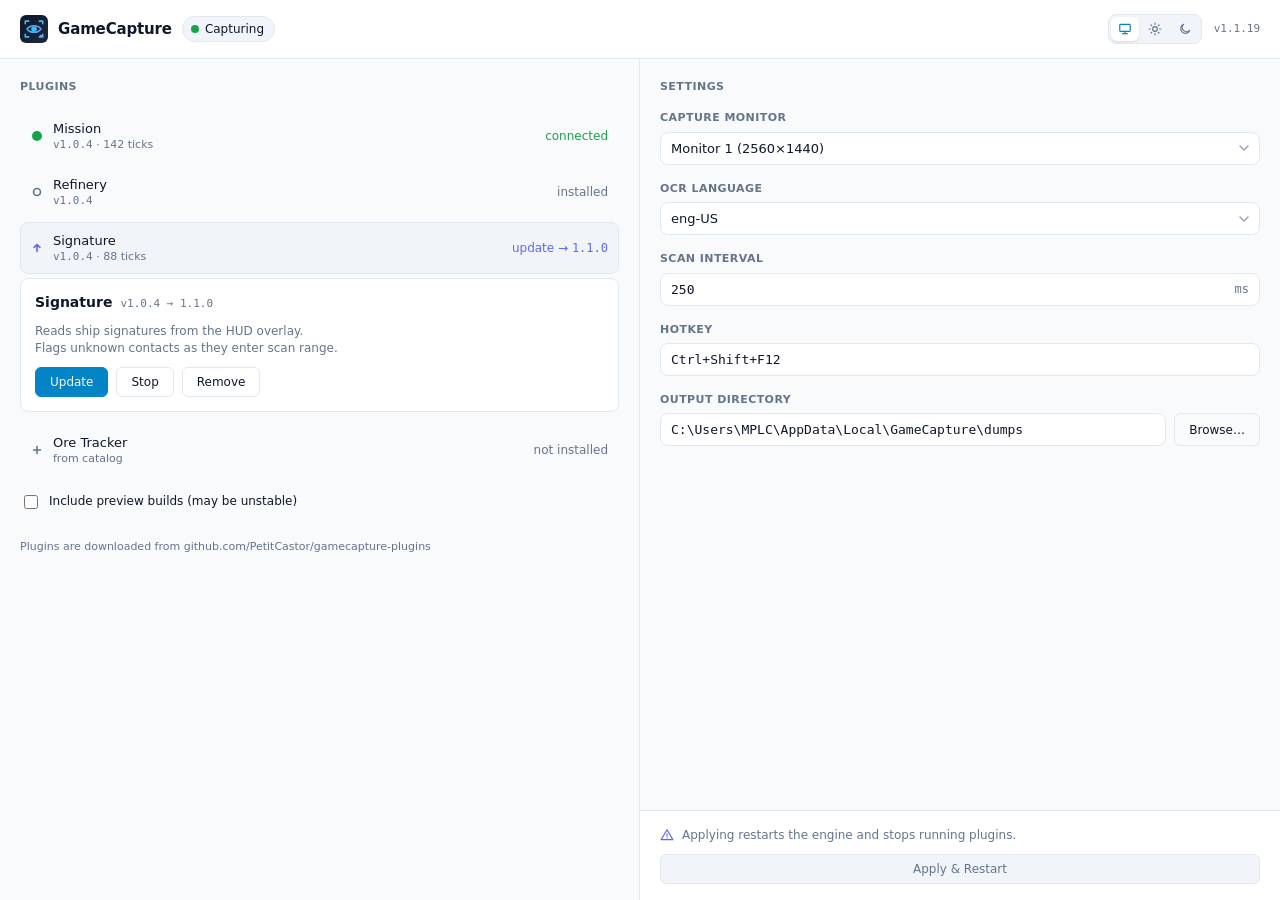
==== src/GameCapture.Engine/ui/index.html @ 58b5dc70 "feat(engine): add main-window design mock Static HTML mock of the main window that replaces the tray" ====
<!doctype html>
<html lang="en">
<head>
<meta charset="UTF-8">
<meta name="viewport" content="width=device-width, initial-scale=1">
<title>GameCapture</title>
<style>
  /* ---------- Tokens ---------- */
  :root {
    --bg: #f8fafc;
    --surface: #ffffff;
    --surface-2: #f1f5f9;
    --border: #e2e8f0;
    --text: #0f172a;
    --text-dim: #64748b;
    --accent: #0284c7;
    --accent-2: #6366f1;
    --danger: #dc2626;
    --ok: #16a34a;
  }

  @media (prefers-color-scheme: dark) {
    :root:not([data-theme="light"]) {
      --bg: #0f172a;
      --surface: #1e293b;
      --surface-2: #273449;
      --border: #334155;
      --text: #e2e8f0;
      --text-dim: #94a3b8;
      --accent: #38bdf8;
      --accent-2: #818cf8;
      --danger: #f87171;
      --ok: #4ade80;
    }
  }

  :root[data-theme="dark"] {
    --bg: #0f172a;
    --surface: #1e293b;
    --surface-2: #273449;
    --border: #334155;
    --text: #e2e8f0;
    --text-dim: #94a3b8;
    --accent: #38bdf8;
    --accent-2: #818cf8;
    --danger: #f87171;
    --ok: #4ade80;
  }

  /* ---------- Reset ---------- */
  * { box-sizing: border-box; }
  html, body { height: 100%; margin: 0; }
  body {
    background: var(--bg);
    color: var(--text);
    font-family: "Segoe UI Variable Text", "Segoe UI", system-ui, sans-serif;
    font-size: 13px;
    line-height: 1.4;
    overflow: hidden;
    -webkit-font-smoothing: antialiased;
  }
  .mono {
    font-family: ui-monospace, "Cascadia Mono", monospace;
  }
  button, input, select {
    font-family: inherit;
    font-size: inherit;
    color: inherit;
  }
  :focus-visible {
    outline: 2px solid var(--accent);
    outline-offset: 2px;
  }
  svg { display: block; }
  [hidden] { display: none !important; }

  /* ---------- App shell ---------- */
  .app {
    height: 100vh;
    display: grid;
    grid-template-rows: auto 1fr;
    min-width: 0;
  }

  /* ---------- Header ---------- */
  .header {
    padding: 14px 20px;
    background: var(--surface);
    border-bottom: 1px solid var(--border);
  }
  .header-top {
    display: flex;
    align-items: center;
    justify-content: space-between;
    gap: 20px;
    flex-wrap: wrap;
  }
  .brand {
    display: flex;
    align-items: center;
    gap: 10px;
  }
  .brand-name {
    font-size: 15px;
    font-weight: 600;
    letter-spacing: -.01em;
  }
  .status-pill {
    display: inline-flex;
    align-items: center;
    gap: 6px;
    padding: 4px 10px 4px 8px;
    border-radius: 999px;
    background: var(--surface-2);
    border: 1px solid var(--border);
    font-size: 12px;
    color: var(--text);
    white-space: nowrap;
  }
  .status-dot {
    width: 8px;
    height: 8px;
    border-radius: 50%;
    background: var(--ok);
    flex-shrink: 0;
    animation: pulse-glow 2s ease-in-out infinite;
  }
  @keyframes pulse-glow {
    0%, 100% { box-shadow: 0 0 0 0 color-mix(in srgb, var(--ok) 45%, transparent); }
    50%      { box-shadow: 0 0 0 6px color-mix(in srgb, var(--ok) 0%, transparent); }
  }
  @media (prefers-reduced-motion: reduce) {
    .status-dot { animation: none; }
  }

  .header-right {
    display: flex;
    align-items: center;
    gap: 12px;
  }
  .app-version {
    font-size: 11px;
    color: var(--text-dim);
    font-family: ui-monospace, "Cascadia Mono", monospace;
  }
  .theme-toggle {
    display: inline-flex;
    padding: 2px;
    border-radius: 8px;
    background: var(--surface-2);
    border: 1px solid var(--border);
    gap: 2px;
  }
  .theme-toggle button {
    display: flex;
    align-items: center;
    justify-content: center;
    width: 28px;
    height: 24px;
    border: none;
    border-radius: 6px;
    background: transparent;
    color: var(--text-dim);
    cursor: pointer;
  }
  .theme-toggle button:hover {
    color: var(--text);
  }
  .theme-toggle button[aria-pressed="true"] {
    background: var(--surface);
    color: var(--accent);
    box-shadow: 0 1px 2px rgba(0, 0, 0, .12);
  }

  /* ---------- Body / columns ---------- */
  .body {
    display: grid;
    grid-template-columns: 1fr 1fr;
    min-height: 0;
    overflow: hidden;
  }
  .col {
    min-height: 0;
    overflow-y: auto;
    display: flex;
    flex-direction: column;
  }
  .col-plugins {
    border-right: 1px solid var(--border);
    padding: 20px;
    gap: 16px;
  }
  .col-settings {
    padding: 0;
  }
  .settings-scroll {
    flex: 1 1 auto;
    overflow-y: auto;
    padding: 20px;
    display: flex;
    flex-direction: column;
    gap: 16px;
    min-height: 0;
  }
  .settings-footer {
    flex: 0 0 auto;
    padding: 16px 20px;
    border-top: 1px solid var(--border);
    background: var(--surface);
    display: flex;
    flex-direction: column;
    gap: 10px;
  }

  @media (max-width: 820px) {
    .body {
      grid-template-columns: 1fr;
      overflow-y: auto;
    }
    .col { overflow-y: visible; }
    .col-plugins {
      border-right: none;
      border-bottom: 1px solid var(--border);
    }
    .col-settings { overflow: visible; }
    .settings-scroll { overflow-y: visible; }
  }

  .section-label {
    font-size: 11px;
    text-transform: uppercase;
    letter-spacing: .04em;
    color: var(--text-dim);
    font-weight: 600;
  }

  /* ---------- Plugin list ---------- */
  .plugin-list {
    list-style: none;
    margin: 0;
    padding: 0;
    display: flex;
    flex-direction: column;
    gap: 4px;
  }
  .plugin-row {
    width: 100%;
    display: flex;
    align-items: center;
    gap: 10px;
    padding: 10px;
    border-radius: 8px;
    border: 1px solid transparent;
    background: transparent;
    cursor: pointer;
    text-align: left;
  }
  .plugin-row:hover {
    background: var(--surface-2);
  }
  .plugin-row[aria-expanded="true"] {
    background: var(--surface-2);
    border-color: var(--border);
  }
  .plugin-row .glyph {
    flex: 0 0 auto;
    width: 12px;
    height: 12px;
    display: flex;
    align-items: center;
    justify-content: center;
  }
  .plugin-row .row-main {
    flex: 1 1 auto;
    min-width: 0;
    display: flex;
    flex-direction: column;
    gap: 2px;
  }
  .plugin-row .row-name {
    font-size: 13px;
    color: var(--text);
  }
  .plugin-row .row-sub {
    font-size: 11px;
    color: var(--text-dim);
  }
  .plugin-row .row-sub .mono { color: var(--text-dim); }
  .plugin-row .row-state {
    flex: 0 0 auto;
    font-size: 12px;
    text-align: right;
    white-space: nowrap;
  }
  .state-connected { color: var(--ok); }
  .state-update { color: var(--accent-2); }
  .state-dim { color: var(--text-dim); }

  .plugin-detail {
    margin: 4px 0 8px;
    padding: 14px;
    border-radius: 8px;
    background: var(--surface);
    border: 1px solid var(--border);
    display: flex;
    flex-direction: column;
    gap: 10px;
  }
  .plugin-detail h3 {
    margin: 0;
    font-size: 14px;
    font-weight: 600;
  }
  .plugin-detail .detail-version {
    font-size: 11px;
    color: var(--text-dim);
    font-family: ui-monospace, "Cascadia Mono", monospace;
    margin-left: 8px;
    font-weight: 400;
  }
  .plugin-detail p {
    margin: 0;
    font-size: 12px;
    color: var(--text-dim);
    max-width: 60ch;
  }
  .action-row {
    display: flex;
    gap: 8px;
    flex-wrap: wrap;
  }

  /* ---------- Buttons ---------- */
  .btn {
    appearance: none;
    border-radius: 6px;
    padding: 7px 14px;
    font-size: 12px;
    font-weight: 500;
    cursor: pointer;
    border: 1px solid var(--border);
    background: transparent;
    color: var(--text);
  }
  .btn:hover { background: var(--surface-2); }
  .btn-primary {
    background: var(--accent);
    border-color: var(--accent);
    color: var(--bg);
  }
  .btn-primary:hover {
    filter: brightness(1.06);
  }
  .btn-primary:disabled {
    background: var(--surface-2);
    border-color: var(--border);
    color: var(--text-dim);
    cursor: not-allowed;
    filter: none;
  }
  .btn-block { width: 100%; }

  .checkbox-row {
    display: flex;
    align-items: center;
    gap: 8px;
    font-size: 12px;
    color: var(--text);
  }
  .checkbox-row input { accent-color: var(--accent); width: 14px; height: 14px; }

  .catalog-note {
    font-size: 11px;
    color: var(--text-dim);
  }

  /* ---------- Settings fields ---------- */
  .field {
    display: flex;
    flex-direction: column;
    gap: 6px;
  }
  .field label {
    font-size: 11px;
    text-transform: uppercase;
    letter-spacing: .04em;
    color: var(--text-dim);
    font-weight: 600;
  }
  .control {
    width: 100%;
    border-radius: 8px;
    border: 1px solid var(--border);
    background: var(--surface);
    color: var(--text);
    padding: 8px 10px;
    font-size: 13px;
  }
  select.control {
    appearance: none;
    background-image: url("data:image/svg+xml,%3Csvg xmlns='http://www.w3.org/2000/svg' width='10' height='6' viewBox='0 0 10 6'%3E%3Cpath d='M1 1l4 4 4-4' stroke='%2394a3b8' stroke-width='1.5' fill='none' stroke-linecap='round' stroke-linejoin='round'/%3E%3C/svg%3E");
    background-repeat: no-repeat;
    background-position: right 10px center;
    padding-right: 28px;
  }
  .suffix-group {
    display: flex;
    align-items: center;
    border-radius: 8px;
    border: 1px solid var(--border);
    background: var(--surface);
  }
  .suffix-group input {
    border: none;
    background: transparent;
    padding: 8px 10px;
    flex: 1 1 auto;
    min-width: 0;
    font-family: ui-monospace, "Cascadia Mono", monospace;
  }
  .suffix-group .suffix {
    padding: 0 10px 0 0;
    color: var(--text-dim);
    font-size: 12px;
    font-family: ui-monospace, "Cascadia Mono", monospace;
  }
  .field-row {
    display: flex;
    gap: 8px;
  }
  .field-row .control { flex: 1 1 auto; min-width: 0; }
  input.control.mono-value {
    font-family: ui-monospace, "Cascadia Mono", monospace;
  }

  .warning-row {
    display: flex;
    align-items: flex-start;
    gap: 8px;
    font-size: 12px;
    color: var(--text-dim);
  }
  .warning-row svg { flex: 0 0 auto; margin-top: 1px; color: var(--accent-2); }
</style>
</head>
<body>
<div class="app">

  <header class="header">
    <div class="header-top">
      <div class="brand">
        <svg class="brand-mark" viewBox="0 0 256 256" width="28" height="28" aria-hidden="true">
          <defs>
            <linearGradient id="logoBgGrad" x1="0%" y1="0%" x2="100%" y2="100%">
              <stop offset="0%" stop-color="#0f172a"/>
              <stop offset="100%" stop-color="#1e293b"/>
            </linearGradient>
            <linearGradient id="logoAccentGrad" x1="0%" y1="0%" x2="100%" y2="0%">
              <stop offset="0%" stop-color="#38bdf8"/>
              <stop offset="100%" stop-color="#818cf8"/>
            </linearGradient>
          </defs>
          <rect width="256" height="256" rx="56" fill="url(#logoBgGrad)"/>
          <g stroke="#38bdf8" stroke-width="14" stroke-linecap="round" stroke-linejoin="round" fill="none">
            <path d="M 48,80 V 56 H 80"/>
            <path d="M 176,56 H 208 V 80"/>
            <path d="M 48,176 V 200 H 80"/>
            <path d="M 176,200 H 208 V 176"/>
          </g>
          <path d="M 64,128 C 90,88 166,88 192,128 C 166,168 90,168 64,128 Z"
                fill="none" stroke="url(#logoAccentGrad)" stroke-width="14" stroke-linejoin="round"/>
          <circle cx="128" cy="128" r="26" fill="#38bdf8"/>
          <circle cx="192" cy="192" r="12" fill="#818cf8"/>
        </svg>
        <span class="brand-name">GameCapture</span>
        <span class="status-pill">
          <span class="status-dot" aria-hidden="true"></span>
          Capturing
        </span>
      </div>

      <div class="header-right">
        <div class="theme-toggle" role="group" aria-label="Theme">
          <button type="button" data-theme-choice="system" aria-pressed="true" title="Use system theme" aria-label="System theme">
            <svg viewBox="0 0 24 24" width="14" height="14" fill="none" stroke="currentColor" stroke-width="2" stroke-linecap="round" stroke-linejoin="round" aria-hidden="true">
              <rect x="3" y="4" width="18" height="12" rx="1.5"/>
              <path d="M8 20h8M12 16v4"/>
            </svg>
          </button>
          <button type="button" data-theme-choice="light" aria-pressed="false" title="Light theme" aria-label="Light theme">
            <svg viewBox="0 0 24 24" width="14" height="14" fill="none" stroke="currentColor" stroke-width="2" stroke-linecap="round" stroke-linejoin="round" aria-hidden="true">
              <circle cx="12" cy="12" r="4"/>
              <path d="M12 2v2M12 20v2M4.93 4.93l1.41 1.41M17.66 17.66l1.41 1.41M2 12h2M20 12h2M4.93 19.07l1.41-1.41M17.66 6.34l1.41-1.41"/>
            </svg>
          </button>
          <button type="button" data-theme-choice="dark" aria-pressed="false" title="Dark theme" aria-label="Dark theme">
            <svg viewBox="0 0 24 24" width="14" height="14" fill="none" stroke="currentColor" stroke-width="2" stroke-linecap="round" stroke-linejoin="round" aria-hidden="true">
              <path d="M20 14.5A8 8 0 1 1 9.5 4a6.5 6.5 0 0 0 10.5 10.5Z"/>
            </svg>
          </button>
        </div>
        <span class="app-version">v1.1.19</span>
      </div>
    </div>
  </header>

  <main class="body">

    <section class="col col-plugins" aria-label="Plugins">
      <div class="section-label">Plugins</div>

      <ul class="plugin-list" id="plugin-list">

        <li>
          <button type="button" class="plugin-row" data-plugin="mission" aria-expanded="false">
            <span class="glyph" aria-hidden="true">
              <svg viewBox="0 0 10 10" width="10" height="10"><circle cx="5" cy="5" r="5" style="fill:var(--ok)"/></svg>
            </span>
            <span class="row-main">
              <span class="row-name">Mission</span>
              <span class="row-sub"><span class="mono">v1.0.4</span> · 142 ticks</span>
            </span>
            <span class="row-state state-connected">connected</span>
          </button>
        </li>

        <li>
          <button type="button" class="plugin-row" data-plugin="refinery" aria-expanded="false">
            <span class="glyph" aria-hidden="true">
              <svg viewBox="0 0 10 10" width="10" height="10"><circle cx="5" cy="5" r="3.5" fill="none" style="stroke:var(--text-dim)" stroke-width="1.6"/></svg>
            </span>
            <span class="row-main">
              <span class="row-name">Refinery</span>
              <span class="row-sub"><span class="mono">v1.0.4</span></span>
            </span>
            <span class="row-state state-dim">installed</span>
          </button>
        </li>

        <li>
          <button type="button" class="plugin-row" data-plugin="signature" aria-expanded="true">
            <span class="glyph" aria-hidden="true">
              <svg viewBox="0 0 10 10" width="10" height="10" fill="none" style="stroke:var(--accent-2)" stroke-width="1.6" stroke-linecap="round" stroke-linejoin="round">
                <path d="M5 8.5V1.5M2 4.3 5 1.5l3 2.8"/>
              </svg>
            </span>
            <span class="row-main">
              <span class="row-name">Signature</span>
              <span class="row-sub"><span class="mono">v1.0.4</span> · 88 ticks</span>
            </span>
            <span class="row-state state-update">update → <span class="mono">1.1.0</span></span>
          </button>
          <div class="plugin-detail" id="detail-signature" hidden>
            <h3>Signature<span class="detail-version">v1.0.4 → 1.1.0</span></h3>
            <p>Reads ship signatures from the HUD overlay.<br>Flags unknown contacts as they enter scan range.</p>
            <div class="action-row">
              <button type="button" class="btn btn-primary">Update</button>
              <button type="button" class="btn">Stop</button>
              <button type="button" class="btn">Remove</button>
            </div>
          </div>
        </li>

        <li>
          <button type="button" class="plugin-row" data-plugin="ore-tracker" aria-expanded="false">
            <span class="glyph" aria-hidden="true">
              <svg viewBox="0 0 10 10" width="10" height="10" style="stroke:var(--text-dim)" stroke-width="1.6" stroke-linecap="round"><path d="M5 1.5v7M1.5 5h7"/></svg>
            </span>
            <span class="row-main">
              <span class="row-name">Ore Tracker</span>
              <span class="row-sub">from catalog</span>
            </span>
            <span class="row-state state-dim">not installed</span>
          </button>
          <div class="plugin-detail" id="detail-ore-tracker" hidden>
            <h3>Ore Tracker</h3>
            <p>Logs ore composition and cargo volume from scan data.<br>Not yet installed on this machine.</p>
            <div class="action-row">
              <button type="button" class="btn btn-primary">Install</button>
            </div>
          </div>
        </li>

      </ul>

      <!-- hidden detail templates for rows without an inline card above -->
      <div id="detail-mission" hidden>
        <h3>Mission<span class="detail-version">v1.0.4</span></h3>
        <p>Tracks mission objectives and reward payouts in real time.</p>
        <div class="action-row">
          <button type="button" class="btn">Stop</button>
          <button type="button" class="btn">Remove</button>
        </div>
      </div>
      <div id="detail-refinery" hidden>
        <h3>Refinery<span class="detail-version">v1.0.4</span></h3>
        <p>Calculates refining yields from ore and material scans.</p>
        <div class="action-row">
          <button type="button" class="btn btn-primary">Start</button>
          <button type="button" class="btn">Remove</button>
        </div>
      </div>

      <label class="checkbox-row">
        <input type="checkbox" id="preview-builds">
        Include preview builds (may be unstable)
      </label>
      <p class="catalog-note">Plugins are downloaded from github.com/PetitCastor/gamecapture-plugins</p>
    </section>

    <section class="col col-settings" aria-label="Settings">
      <div class="settings-scroll">
        <div class="section-label">Settings</div>

        <div class="field">
          <label for="set-monitor">Capture monitor</label>
          <select class="control" id="set-monitor">
            <option>Monitor 1 (2560×1440)</option>
            <option>Monitor 2 (1920×1080)</option>
          </select>
        </div>

        <div class="field">
          <label for="set-ocr">OCR language</label>
          <select class="control" id="set-ocr">
            <option>eng-US</option>
            <option>fra-FR</option>
            <option>(auto — first installed)</option>
          </select>
        </div>

        <div class="field">
          <label for="set-interval">Scan interval</label>
          <div class="suffix-group">
            <input class="control" id="set-interval" type="number" value="250" min="1" style="border:none;">
            <span class="suffix">ms</span>
          </div>
        </div>

        <div class="field">
          <label for="set-hotkey">Hotkey</label>
          <input class="control mono-value" id="set-hotkey" type="text" value="Ctrl+Shift+F12">
        </div>

        <div class="field">
          <label for="set-outdir">Output directory</label>
          <div class="field-row">
            <input class="control mono-value" id="set-outdir" type="text" value="C:\Users\MPLC\AppData\Local\GameCapture\dumps">
            <button type="button" class="btn">Browse…</button>
          </div>
        </div>
      </div>

      <div class="settings-footer">
        <div class="warning-row">
          <svg viewBox="0 0 24 24" width="14" height="14" fill="none" stroke="currentColor" stroke-width="2" stroke-linecap="round" stroke-linejoin="round" aria-hidden="true">
            <path d="M12 3 2 20h20L12 3Z"/>
            <path d="M12 10v4M12 17h.01"/>
          </svg>
          <span>Applying restarts the engine and stops running plugins.</span>
        </div>
        <button type="button" class="btn btn-primary btn-block" id="apply-restart" disabled>Apply &amp; Restart</button>
      </div>
    </section>

  </main>
</div>

<script type="module">
  // ---------- Theme ----------
  const THEME_KEY = "gamecapture.theme";
  const root = document.documentElement;
  const toggleButtons = document.querySelectorAll(".theme-toggle button");

  function readStoredTheme() {
    try {
      const v = localStorage.getItem(THEME_KEY);
      if (v === "light" || v === "dark" || v === "system") return v;
    } catch {
      // localStorage unavailable (private mode, disk quota, etc) - fall through to default.
    }
    return "system";
  }

  function storeTheme(v) {
    try {
      localStorage.setItem(THEME_KEY, v);
    } catch {
      // Persisting the choice is a nicety; the app still renders correctly without it.
    }
  }

  function applyTheme(choice) {
    if (choice === "light" || choice === "dark") {
      root.dataset.theme = choice;
    } else {
      delete root.dataset.theme;
    }
    toggleButtons.forEach((b) => {
      b.setAttribute("aria-pressed", String(b.dataset.themeChoice === choice));
    });
  }

  let currentTheme = readStoredTheme();
  applyTheme(currentTheme);

  toggleButtons.forEach((b) => {
    b.addEventListener("click", () => {
      currentTheme = b.dataset.themeChoice;
      storeTheme(currentTheme);
      applyTheme(currentTheme);
    });
  });

  // System theme changes live via the prefers-color-scheme media query in CSS;
  // this listener keeps the toggle's pressed state consistent while in "system" mode.
  const systemDarkQuery = window.matchMedia("(prefers-color-scheme: dark)");
  systemDarkQuery.addEventListener("change", () => {
    if (currentTheme === "system") applyTheme("system");
  });

  // ---------- Plugin selection ----------
  const rows = document.querySelectorAll(".plugin-row");
  const detachedTemplates = {
    mission: document.getElementById("detail-mission"),
    refinery: document.getElementById("detail-refinery"),
  };

  function selectPlugin(name) {
    rows.forEach((r) => r.setAttribute("aria-expanded", String(r.dataset.plugin === name)));

    // Rows for "mission" and "refinery" don't ship an inline card in the markup
    // (only Signature's full card is specified by the design); move the matching
    // hidden template beneath the row it belongs to on first selection, tagging it
    // as a real plugin-detail card so the query below manages its visibility too.
    const template = detachedTemplates[name];
    if (template) {
      const row = document.querySelector(`.plugin-row[data-plugin="${name}"]`);
      if (template.previousElementSibling !== row) {
        row.insertAdjacentElement("afterend", template);
      }
      template.classList.add("plugin-detail");
    }

    // Re-query live so newly-moved templates above are included, and exactly one
    // detail card (the selected plugin's) is ever visible at a time.
    document.querySelectorAll(".plugin-detail").forEach((d) => {
      d.hidden = d.id !== `detail-${name}`;
    });
  }

  rows.forEach((row) => {
    row.addEventListener("click", () => selectPlugin(row.dataset.plugin));
  });

  // Establish the default selection (Signature) as real state rather than relying
  // solely on the static `hidden`/aria-expanded markup to stay in sync with it.
  selectPlugin("signature");

  // ---------- Apply & Restart enable-on-change ----------
  const applyBtn = document.getElementById("apply-restart");
  const settingsControls = document.querySelectorAll(".settings-scroll .control");
  settingsControls.forEach((el) => {
    el.addEventListener("input", () => { applyBtn.disabled = false; });
    el.addEventListener("change", () => { applyBtn.disabled = false; });
  });
</script>
</body>
</html>
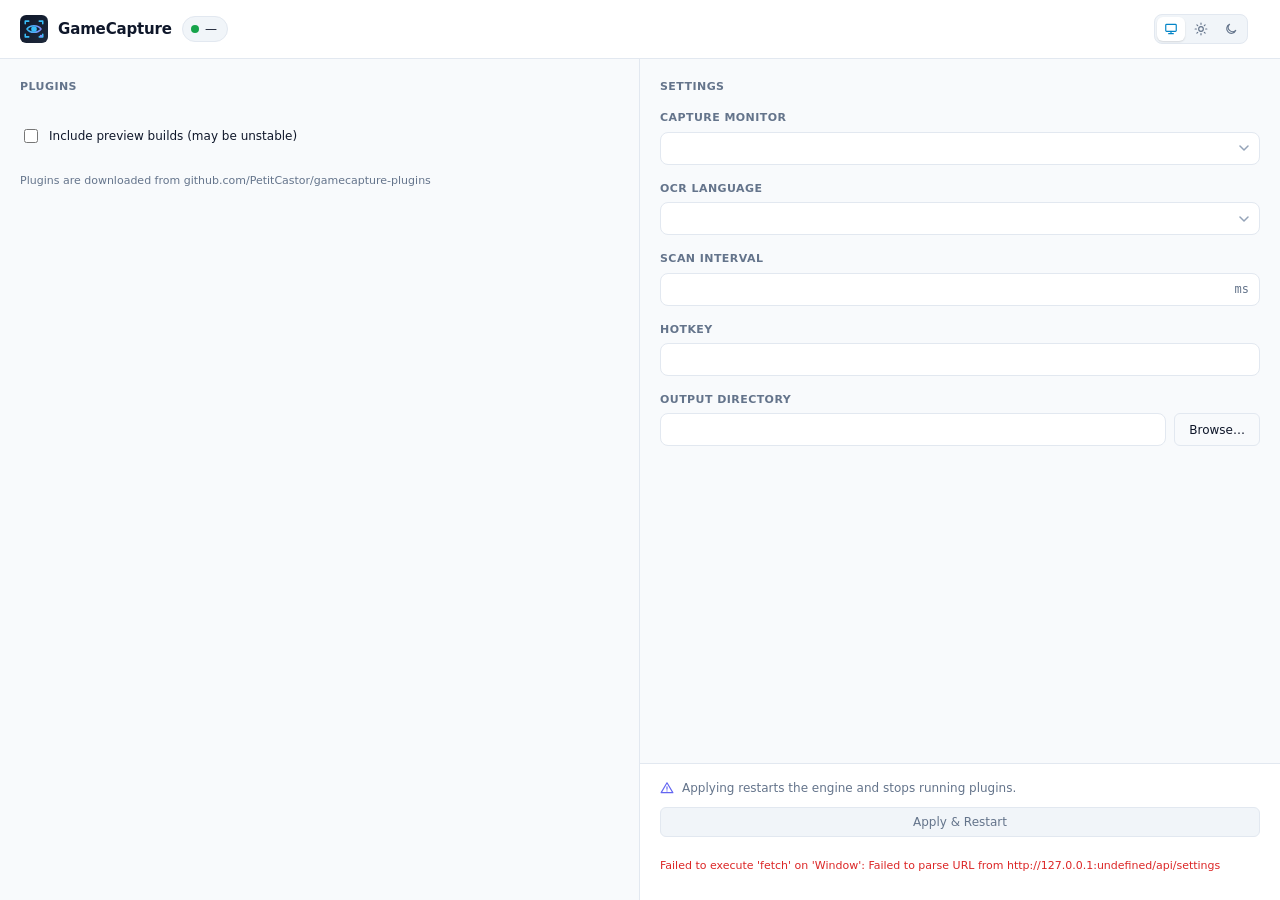
==== commit 584635d0: "feat(engine): wire the WebView2 UI to the control API (TASK-UI-05, TASK-UI-07) Splits the static ui/" ====
--- a/src/GameCapture.Engine/ui/index.html
+++ b/src/GameCapture.Engine/ui/index.html
@@ -4,444 +4,7 @@
 <meta charset="UTF-8">
 <meta name="viewport" content="width=device-width, initial-scale=1">
 <title>GameCapture</title>
-<style>
-  /* ---------- Tokens ---------- */
-  :root {
-    --bg: #f8fafc;
-    --surface: #ffffff;
-    --surface-2: #f1f5f9;
-    --border: #e2e8f0;
-    --text: #0f172a;
-    --text-dim: #64748b;
-    --accent: #0284c7;
-    --accent-2: #6366f1;
-    --danger: #dc2626;
-    --ok: #16a34a;
-  }
-
-  @media (prefers-color-scheme: dark) {
-    :root:not([data-theme="light"]) {
-      --bg: #0f172a;
-      --surface: #1e293b;
-      --surface-2: #273449;
-      --border: #334155;
-      --text: #e2e8f0;
-      --text-dim: #94a3b8;
-      --accent: #38bdf8;
-      --accent-2: #818cf8;
-      --danger: #f87171;
-      --ok: #4ade80;
-    }
-  }
-
-  :root[data-theme="dark"] {
-    --bg: #0f172a;
-    --surface: #1e293b;
-    --surface-2: #273449;
-    --border: #334155;
-    --text: #e2e8f0;
-    --text-dim: #94a3b8;
-    --accent: #38bdf8;
-    --accent-2: #818cf8;
-    --danger: #f87171;
-    --ok: #4ade80;
-  }
-
-  /* ---------- Reset ---------- */
-  * { box-sizing: border-box; }
-  html, body { height: 100%; margin: 0; }
-  body {
-    background: var(--bg);
-    color: var(--text);
-    font-family: "Segoe UI Variable Text", "Segoe UI", system-ui, sans-serif;
-    font-size: 13px;
-    line-height: 1.4;
-    overflow: hidden;
-    -webkit-font-smoothing: antialiased;
-  }
-  .mono {
-    font-family: ui-monospace, "Cascadia Mono", monospace;
-  }
-  button, input, select {
-    font-family: inherit;
-    font-size: inherit;
-    color: inherit;
-  }
-  :focus-visible {
-    outline: 2px solid var(--accent);
-    outline-offset: 2px;
-  }
-  svg { display: block; }
-  [hidden] { display: none !important; }
-
-  /* ---------- App shell ---------- */
-  .app {
-    height: 100vh;
-    display: grid;
-    grid-template-rows: auto 1fr;
-    min-width: 0;
-  }
-
-  /* ---------- Header ---------- */
-  .header {
-    padding: 14px 20px;
-    background: var(--surface);
-    border-bottom: 1px solid var(--border);
-  }
-  .header-top {
-    display: flex;
-    align-items: center;
-    justify-content: space-between;
-    gap: 20px;
-    flex-wrap: wrap;
-  }
-  .brand {
-    display: flex;
-    align-items: center;
-    gap: 10px;
-  }
-  .brand-name {
-    font-size: 15px;
-    font-weight: 600;
-    letter-spacing: -.01em;
-  }
-  .status-pill {
-    display: inline-flex;
-    align-items: center;
-    gap: 6px;
-    padding: 4px 10px 4px 8px;
-    border-radius: 999px;
-    background: var(--surface-2);
-    border: 1px solid var(--border);
-    font-size: 12px;
-    color: var(--text);
-    white-space: nowrap;
-  }
-  .status-dot {
-    width: 8px;
-    height: 8px;
-    border-radius: 50%;
-    background: var(--ok);
-    flex-shrink: 0;
-    animation: pulse-glow 2s ease-in-out infinite;
-  }
-  @keyframes pulse-glow {
-    0%, 100% { box-shadow: 0 0 0 0 color-mix(in srgb, var(--ok) 45%, transparent); }
-    50%      { box-shadow: 0 0 0 6px color-mix(in srgb, var(--ok) 0%, transparent); }
-  }
-  @media (prefers-reduced-motion: reduce) {
-    .status-dot { animation: none; }
-  }
-
-  .header-right {
-    display: flex;
-    align-items: center;
-    gap: 12px;
-  }
-  .app-version {
-    font-size: 11px;
-    color: var(--text-dim);
-    font-family: ui-monospace, "Cascadia Mono", monospace;
-  }
-  .theme-toggle {
-    display: inline-flex;
-    padding: 2px;
-    border-radius: 8px;
-    background: var(--surface-2);
-    border: 1px solid var(--border);
-    gap: 2px;
-  }
-  .theme-toggle button {
-    display: flex;
-    align-items: center;
-    justify-content: center;
-    width: 28px;
-    height: 24px;
-    border: none;
-    border-radius: 6px;
-    background: transparent;
-    color: var(--text-dim);
-    cursor: pointer;
-  }
-  .theme-toggle button:hover {
-    color: var(--text);
-  }
-  .theme-toggle button[aria-pressed="true"] {
-    background: var(--surface);
-    color: var(--accent);
-    box-shadow: 0 1px 2px rgba(0, 0, 0, .12);
-  }
-
-  /* ---------- Body / columns ---------- */
-  .body {
-    display: grid;
-    grid-template-columns: 1fr 1fr;
-    min-height: 0;
-    overflow: hidden;
-  }
-  .col {
-    min-height: 0;
-    overflow-y: auto;
-    display: flex;
-    flex-direction: column;
-  }
-  .col-plugins {
-    border-right: 1px solid var(--border);
-    padding: 20px;
-    gap: 16px;
-  }
-  .col-settings {
-    padding: 0;
-  }
-  .settings-scroll {
-    flex: 1 1 auto;
-    overflow-y: auto;
-    padding: 20px;
-    display: flex;
-    flex-direction: column;
-    gap: 16px;
-    min-height: 0;
-  }
-  .settings-footer {
-    flex: 0 0 auto;
-    padding: 16px 20px;
-    border-top: 1px solid var(--border);
-    background: var(--surface);
-    display: flex;
-    flex-direction: column;
-    gap: 10px;
-  }
-
-  @media (max-width: 820px) {
-    .body {
-      grid-template-columns: 1fr;
-      overflow-y: auto;
-    }
-    .col { overflow-y: visible; }
-    .col-plugins {
-      border-right: none;
-      border-bottom: 1px solid var(--border);
-    }
-    .col-settings { overflow: visible; }
-    .settings-scroll { overflow-y: visible; }
-  }
-
-  .section-label {
-    font-size: 11px;
-    text-transform: uppercase;
-    letter-spacing: .04em;
-    color: var(--text-dim);
-    font-weight: 600;
-  }
-
-  /* ---------- Plugin list ---------- */
-  .plugin-list {
-    list-style: none;
-    margin: 0;
-    padding: 0;
-    display: flex;
-    flex-direction: column;
-    gap: 4px;
-  }
-  .plugin-row {
-    width: 100%;
-    display: flex;
-    align-items: center;
-    gap: 10px;
-    padding: 10px;
-    border-radius: 8px;
-    border: 1px solid transparent;
-    background: transparent;
-    cursor: pointer;
-    text-align: left;
-  }
-  .plugin-row:hover {
-    background: var(--surface-2);
-  }
-  .plugin-row[aria-expanded="true"] {
-    background: var(--surface-2);
-    border-color: var(--border);
-  }
-  .plugin-row .glyph {
-    flex: 0 0 auto;
-    width: 12px;
-    height: 12px;
-    display: flex;
-    align-items: center;
-    justify-content: center;
-  }
-  .plugin-row .row-main {
-    flex: 1 1 auto;
-    min-width: 0;
-    display: flex;
-    flex-direction: column;
-    gap: 2px;
-  }
-  .plugin-row .row-name {
-    font-size: 13px;
-    color: var(--text);
-  }
-  .plugin-row .row-sub {
-    font-size: 11px;
-    color: var(--text-dim);
-  }
-  .plugin-row .row-sub .mono { color: var(--text-dim); }
-  .plugin-row .row-state {
-    flex: 0 0 auto;
-    font-size: 12px;
-    text-align: right;
-    white-space: nowrap;
-  }
-  .state-connected { color: var(--ok); }
-  .state-update { color: var(--accent-2); }
-  .state-dim { color: var(--text-dim); }
-
-  .plugin-detail {
-    margin: 4px 0 8px;
-    padding: 14px;
-    border-radius: 8px;
-    background: var(--surface);
-    border: 1px solid var(--border);
-    display: flex;
-    flex-direction: column;
-    gap: 10px;
-  }
-  .plugin-detail h3 {
-    margin: 0;
-    font-size: 14px;
-    font-weight: 600;
-  }
-  .plugin-detail .detail-version {
-    font-size: 11px;
-    color: var(--text-dim);
-    font-family: ui-monospace, "Cascadia Mono", monospace;
-    margin-left: 8px;
-    font-weight: 400;
-  }
-  .plugin-detail p {
-    margin: 0;
-    font-size: 12px;
-    color: var(--text-dim);
-    max-width: 60ch;
-  }
-  .action-row {
-    display: flex;
-    gap: 8px;
-    flex-wrap: wrap;
-  }
-
-  /* ---------- Buttons ---------- */
-  .btn {
-    appearance: none;
-    border-radius: 6px;
-    padding: 7px 14px;
-    font-size: 12px;
-    font-weight: 500;
-    cursor: pointer;
-    border: 1px solid var(--border);
-    background: transparent;
-    color: var(--text);
-  }
-  .btn:hover { background: var(--surface-2); }
-  .btn-primary {
-    background: var(--accent);
-    border-color: var(--accent);
-    color: var(--bg);
-  }
-  .btn-primary:hover {
-    filter: brightness(1.06);
-  }
-  .btn-primary:disabled {
-    background: var(--surface-2);
-    border-color: var(--border);
-    color: var(--text-dim);
-    cursor: not-allowed;
-    filter: none;
-  }
-  .btn-block { width: 100%; }
-
-  .checkbox-row {
-    display: flex;
-    align-items: center;
-    gap: 8px;
-    font-size: 12px;
-    color: var(--text);
-  }
-  .checkbox-row input { accent-color: var(--accent); width: 14px; height: 14px; }
-
-  .catalog-note {
-    font-size: 11px;
-    color: var(--text-dim);
-  }
-
-  /* ---------- Settings fields ---------- */
-  .field {
-    display: flex;
-    flex-direction: column;
-    gap: 6px;
-  }
-  .field label {
-    font-size: 11px;
-    text-transform: uppercase;
-    letter-spacing: .04em;
-    color: var(--text-dim);
-    font-weight: 600;
-  }
-  .control {
-    width: 100%;
-    border-radius: 8px;
-    border: 1px solid var(--border);
-    background: var(--surface);
-    color: var(--text);
-    padding: 8px 10px;
-    font-size: 13px;
-  }
-  select.control {
-    appearance: none;
-    background-image: url("data:image/svg+xml,%3Csvg xmlns='http://www.w3.org/2000/svg' width='10' height='6' viewBox='0 0 10 6'%3E%3Cpath d='M1 1l4 4 4-4' stroke='%2394a3b8' stroke-width='1.5' fill='none' stroke-linecap='round' stroke-linejoin='round'/%3E%3C/svg%3E");
-    background-repeat: no-repeat;
-    background-position: right 10px center;
-    padding-right: 28px;
-  }
-  .suffix-group {
-    display: flex;
-    align-items: center;
-    border-radius: 8px;
-    border: 1px solid var(--border);
-    background: var(--surface);
-  }
-  .suffix-group input {
-    border: none;
-    background: transparent;
-    padding: 8px 10px;
-    flex: 1 1 auto;
-    min-width: 0;
-    font-family: ui-monospace, "Cascadia Mono", monospace;
-  }
-  .suffix-group .suffix {
-    padding: 0 10px 0 0;
-    color: var(--text-dim);
-    font-size: 12px;
-    font-family: ui-monospace, "Cascadia Mono", monospace;
-  }
-  .field-row {
-    display: flex;
-    gap: 8px;
-  }
-  .field-row .control { flex: 1 1 auto; min-width: 0; }
-  input.control.mono-value {
-    font-family: ui-monospace, "Cascadia Mono", monospace;
-  }
-
-  .warning-row {
-    display: flex;
-    align-items: flex-start;
-    gap: 8px;
-    font-size: 12px;
-    color: var(--text-dim);
-  }
-  .warning-row svg { flex: 0 0 auto; margin-top: 1px; color: var(--accent-2); }
-</style>
+<link rel="stylesheet" href="app.css">
 </head>
 <body>
 <div class="app">
@@ -473,14 +36,14 @@
           <circle cx="192" cy="192" r="12" fill="#818cf8"/>
         </svg>
         <span class="brand-name">GameCapture</span>
-        <span class="status-pill">
-          <span class="status-dot" aria-hidden="true"></span>
-          Capturing
+        <span class="status-pill" id="status-pill">
+          <span class="status-dot" id="status-dot" aria-hidden="true"></span>
+          <span id="status-label">—</span>
         </span>
       </div>
 
       <div class="header-right">
-        <div class="theme-toggle" role="group" aria-label="Theme">
+        <div class="theme-toggle" id="theme-toggle" role="group" aria-label="Theme">
           <button type="button" data-theme-choice="system" aria-pressed="true" title="Use system theme" aria-label="System theme">
             <svg viewBox="0 0 24 24" width="14" height="14" fill="none" stroke="currentColor" stroke-width="2" stroke-linecap="round" stroke-linejoin="round" aria-hidden="true">
               <rect x="3" y="4" width="18" height="12" rx="1.5"/>
@@ -499,7 +62,7 @@
             </svg>
           </button>
         </div>
-        <span class="app-version">v1.1.19</span>
+        <span class="app-version" id="app-version"></span>
       </div>
     </div>
   </header>
@@ -509,102 +72,13 @@
     <section class="col col-plugins" aria-label="Plugins">
       <div class="section-label">Plugins</div>
 
-      <ul class="plugin-list" id="plugin-list">
-
-        <li>
-          <button type="button" class="plugin-row" data-plugin="mission" aria-expanded="false">
-            <span class="glyph" aria-hidden="true">
-              <svg viewBox="0 0 10 10" width="10" height="10"><circle cx="5" cy="5" r="5" style="fill:var(--ok)"/></svg>
-            </span>
-            <span class="row-main">
-              <span class="row-name">Mission</span>
-              <span class="row-sub"><span class="mono">v1.0.4</span> · 142 ticks</span>
-            </span>
-            <span class="row-state state-connected">connected</span>
-          </button>
-        </li>
-
-        <li>
-          <button type="button" class="plugin-row" data-plugin="refinery" aria-expanded="false">
-            <span class="glyph" aria-hidden="true">
-              <svg viewBox="0 0 10 10" width="10" height="10"><circle cx="5" cy="5" r="3.5" fill="none" style="stroke:var(--text-dim)" stroke-width="1.6"/></svg>
-            </span>
-            <span class="row-main">
-              <span class="row-name">Refinery</span>
-              <span class="row-sub"><span class="mono">v1.0.4</span></span>
-            </span>
-            <span class="row-state state-dim">installed</span>
-          </button>
-        </li>
-
-        <li>
-          <button type="button" class="plugin-row" data-plugin="signature" aria-expanded="true">
-            <span class="glyph" aria-hidden="true">
-              <svg viewBox="0 0 10 10" width="10" height="10" fill="none" style="stroke:var(--accent-2)" stroke-width="1.6" stroke-linecap="round" stroke-linejoin="round">
-                <path d="M5 8.5V1.5M2 4.3 5 1.5l3 2.8"/>
-              </svg>
-            </span>
-            <span class="row-main">
-              <span class="row-name">Signature</span>
-              <span class="row-sub"><span class="mono">v1.0.4</span> · 88 ticks</span>
-            </span>
-            <span class="row-state state-update">update → <span class="mono">1.1.0</span></span>
-          </button>
-          <div class="plugin-detail" id="detail-signature" hidden>
-            <h3>Signature<span class="detail-version">v1.0.4 → 1.1.0</span></h3>
-            <p>Reads ship signatures from the HUD overlay.<br>Flags unknown contacts as they enter scan range.</p>
-            <div class="action-row">
-              <button type="button" class="btn btn-primary">Update</button>
-              <button type="button" class="btn">Stop</button>
-              <button type="button" class="btn">Remove</button>
-            </div>
-          </div>
-        </li>
-
-        <li>
-          <button type="button" class="plugin-row" data-plugin="ore-tracker" aria-expanded="false">
-            <span class="glyph" aria-hidden="true">
-              <svg viewBox="0 0 10 10" width="10" height="10" style="stroke:var(--text-dim)" stroke-width="1.6" stroke-linecap="round"><path d="M5 1.5v7M1.5 5h7"/></svg>
-            </span>
-            <span class="row-main">
-              <span class="row-name">Ore Tracker</span>
-              <span class="row-sub">from catalog</span>
-            </span>
-            <span class="row-state state-dim">not installed</span>
-          </button>
-          <div class="plugin-detail" id="detail-ore-tracker" hidden>
-            <h3>Ore Tracker</h3>
-            <p>Logs ore composition and cargo volume from scan data.<br>Not yet installed on this machine.</p>
-            <div class="action-row">
-              <button type="button" class="btn btn-primary">Install</button>
-            </div>
-          </div>
-        </li>
-
-      </ul>
-
-      <!-- hidden detail templates for rows without an inline card above -->
-      <div id="detail-mission" hidden>
-        <h3>Mission<span class="detail-version">v1.0.4</span></h3>
-        <p>Tracks mission objectives and reward payouts in real time.</p>
-        <div class="action-row">
-          <button type="button" class="btn">Stop</button>
-          <button type="button" class="btn">Remove</button>
-        </div>
-      </div>
-      <div id="detail-refinery" hidden>
-        <h3>Refinery<span class="detail-version">v1.0.4</span></h3>
-        <p>Calculates refining yields from ore and material scans.</p>
-        <div class="action-row">
-          <button type="button" class="btn btn-primary">Start</button>
-          <button type="button" class="btn">Remove</button>
-        </div>
-      </div>
+      <ul class="plugin-list" id="plugin-list"></ul>
 
       <label class="checkbox-row">
         <input type="checkbox" id="preview-builds">
         Include preview builds (may be unstable)
       </label>
+      <p class="catalog-note is-error" id="preview-error" hidden></p>
       <p class="catalog-note">Plugins are downloaded from github.com/PetitCastor/gamecapture-plugins</p>
     </section>
 
@@ -614,39 +88,32 @@
 
         <div class="field">
           <label for="set-monitor">Capture monitor</label>
-          <select class="control" id="set-monitor">
-            <option>Monitor 1 (2560×1440)</option>
-            <option>Monitor 2 (1920×1080)</option>
-          </select>
+          <select class="control" id="set-monitor"></select>
         </div>
 
         <div class="field">
           <label for="set-ocr">OCR language</label>
-          <select class="control" id="set-ocr">
-            <option>eng-US</option>
-            <option>fra-FR</option>
-            <option>(auto — first installed)</option>
-          </select>
+          <select class="control" id="set-ocr"></select>
         </div>
 
         <div class="field">
           <label for="set-interval">Scan interval</label>
           <div class="suffix-group">
-            <input class="control" id="set-interval" type="number" value="250" min="1" style="border:none;">
+            <input class="control" id="set-interval" type="number" min="100" max="60000" style="border:none;">
             <span class="suffix">ms</span>
           </div>
         </div>
 
         <div class="field">
           <label for="set-hotkey">Hotkey</label>
-          <input class="control mono-value" id="set-hotkey" type="text" value="Ctrl+Shift+F12">
+          <input class="control mono-value" id="set-hotkey" type="text">
         </div>
 
         <div class="field">
           <label for="set-outdir">Output directory</label>
           <div class="field-row">
-            <input class="control mono-value" id="set-outdir" type="text" value="C:\Users\MPLC\AppData\Local\GameCapture\dumps">
-            <button type="button" class="btn">Browse…</button>
+            <input class="control mono-value" id="set-outdir" type="text">
+            <button type="button" class="btn" id="browse-outdir">Browse…</button>
           </div>
         </div>
       </div>
@@ -660,110 +127,13 @@
           <span>Applying restarts the engine and stops running plugins.</span>
         </div>
         <button type="button" class="btn btn-primary btn-block" id="apply-restart" disabled>Apply &amp; Restart</button>
+        <p class="settings-status" id="settings-status" hidden></p>
       </div>
     </section>
 
   </main>
 </div>
 
-<script type="module">
-  // ---------- Theme ----------
-  const THEME_KEY = "gamecapture.theme";
-  const root = document.documentElement;
-  const toggleButtons = document.querySelectorAll(".theme-toggle button");
-
-  function readStoredTheme() {
-    try {
-      const v = localStorage.getItem(THEME_KEY);
-      if (v === "light" || v === "dark" || v === "system") return v;
-    } catch {
-      // localStorage unavailable (private mode, disk quota, etc) - fall through to default.
-    }
-    return "system";
-  }
-
-  function storeTheme(v) {
-    try {
-      localStorage.setItem(THEME_KEY, v);
-    } catch {
-      // Persisting the choice is a nicety; the app still renders correctly without it.
-    }
-  }
-
-  function applyTheme(choice) {
-    if (choice === "light" || choice === "dark") {
-      root.dataset.theme = choice;
-    } else {
-      delete root.dataset.theme;
-    }
-    toggleButtons.forEach((b) => {
-      b.setAttribute("aria-pressed", String(b.dataset.themeChoice === choice));
-    });
-  }
-
-  let currentTheme = readStoredTheme();
-  applyTheme(currentTheme);
-
-  toggleButtons.forEach((b) => {
-    b.addEventListener("click", () => {
-      currentTheme = b.dataset.themeChoice;
-      storeTheme(currentTheme);
-      applyTheme(currentTheme);
-    });
-  });
-
-  // System theme changes live via the prefers-color-scheme media query in CSS;
-  // this listener keeps the toggle's pressed state consistent while in "system" mode.
-  const systemDarkQuery = window.matchMedia("(prefers-color-scheme: dark)");
-  systemDarkQuery.addEventListener("change", () => {
-    if (currentTheme === "system") applyTheme("system");
-  });
-
-  // ---------- Plugin selection ----------
-  const rows = document.querySelectorAll(".plugin-row");
-  const detachedTemplates = {
-    mission: document.getElementById("detail-mission"),
-    refinery: document.getElementById("detail-refinery"),
-  };
-
-  function selectPlugin(name) {
-    rows.forEach((r) => r.setAttribute("aria-expanded", String(r.dataset.plugin === name)));
-
-    // Rows for "mission" and "refinery" don't ship an inline card in the markup
-    // (only Signature's full card is specified by the design); move the matching
-    // hidden template beneath the row it belongs to on first selection, tagging it
-    // as a real plugin-detail card so the query below manages its visibility too.
-    const template = detachedTemplates[name];
-    if (template) {
-      const row = document.querySelector(`.plugin-row[data-plugin="${name}"]`);
-      if (template.previousElementSibling !== row) {
-        row.insertAdjacentElement("afterend", template);
-      }
-      template.classList.add("plugin-detail");
-    }
-
-    // Re-query live so newly-moved templates above are included, and exactly one
-    // detail card (the selected plugin's) is ever visible at a time.
-    document.querySelectorAll(".plugin-detail").forEach((d) => {
-      d.hidden = d.id !== `detail-${name}`;
-    });
-  }
-
-  rows.forEach((row) => {
-    row.addEventListener("click", () => selectPlugin(row.dataset.plugin));
-  });
-
-  // Establish the default selection (Signature) as real state rather than relying
-  // solely on the static `hidden`/aria-expanded markup to stay in sync with it.
-  selectPlugin("signature");
-
-  // ---------- Apply & Restart enable-on-change ----------
-  const applyBtn = document.getElementById("apply-restart");
-  const settingsControls = document.querySelectorAll(".settings-scroll .control");
-  settingsControls.forEach((el) => {
-    el.addEventListener("input", () => { applyBtn.disabled = false; });
-    el.addEventListener("change", () => { applyBtn.disabled = false; });
-  });
-</script>
+<script type="module" src="app.js"></script>
 </body>
 </html>
--- a/src/GameCapture.Engine/ui/app.css
+++ b/src/GameCapture.Engine/ui/app.css
@@ -0,0 +1,470 @@
+/* ---------- Tokens ---------- */
+:root {
+  --bg: #f8fafc;
+  --surface: #ffffff;
+  --surface-2: #f1f5f9;
+  --border: #e2e8f0;
+  --text: #0f172a;
+  --text-dim: #64748b;
+  --accent: #0284c7;
+  --accent-2: #6366f1;
+  --danger: #dc2626;
+  --ok: #16a34a;
+}
+
+@media (prefers-color-scheme: dark) {
+  :root:not([data-theme="light"]) {
+    --bg: #0f172a;
+    --surface: #1e293b;
+    --surface-2: #273449;
+    --border: #334155;
+    --text: #e2e8f0;
+    --text-dim: #94a3b8;
+    --accent: #38bdf8;
+    --accent-2: #818cf8;
+    --danger: #f87171;
+    --ok: #4ade80;
+  }
+}
+
+:root[data-theme="dark"] {
+  --bg: #0f172a;
+  --surface: #1e293b;
+  --surface-2: #273449;
+  --border: #334155;
+  --text: #e2e8f0;
+  --text-dim: #94a3b8;
+  --accent: #38bdf8;
+  --accent-2: #818cf8;
+  --danger: #f87171;
+  --ok: #4ade80;
+}
+
+/* ---------- Reset ---------- */
+* { box-sizing: border-box; }
+html, body { height: 100%; margin: 0; }
+body {
+  background: var(--bg);
+  color: var(--text);
+  font-family: "Segoe UI Variable Text", "Segoe UI", system-ui, sans-serif;
+  font-size: 13px;
+  line-height: 1.4;
+  overflow: hidden;
+  -webkit-font-smoothing: antialiased;
+}
+.mono {
+  font-family: ui-monospace, "Cascadia Mono", monospace;
+}
+button, input, select {
+  font-family: inherit;
+  font-size: inherit;
+  color: inherit;
+}
+:focus-visible {
+  outline: 2px solid var(--accent);
+  outline-offset: 2px;
+}
+svg { display: block; }
+[hidden] { display: none !important; }
+
+/* ---------- App shell ---------- */
+.app {
+  height: 100vh;
+  display: grid;
+  grid-template-rows: auto 1fr;
+  min-width: 0;
+}
+
+/* ---------- Header ---------- */
+.header {
+  padding: 14px 20px;
+  background: var(--surface);
+  border-bottom: 1px solid var(--border);
+}
+.header-top {
+  display: flex;
+  align-items: center;
+  justify-content: space-between;
+  gap: 20px;
+  flex-wrap: wrap;
+}
+.brand {
+  display: flex;
+  align-items: center;
+  gap: 10px;
+}
+.brand-name {
+  font-size: 15px;
+  font-weight: 600;
+  letter-spacing: -.01em;
+}
+.status-pill {
+  display: inline-flex;
+  align-items: center;
+  gap: 6px;
+  padding: 4px 10px 4px 8px;
+  border-radius: 999px;
+  background: var(--surface-2);
+  border: 1px solid var(--border);
+  font-size: 12px;
+  color: var(--text);
+  white-space: nowrap;
+}
+/* Additive, not part of the approved mock (which never opens a real connection to go stale): a
+   muted treatment for TASK-UI-05 section 2's "reconnecting…" state, built from the same tokens
+   rather than a new color. */
+.status-pill.is-muted {
+  opacity: .6;
+}
+.status-dot {
+  width: 8px;
+  height: 8px;
+  border-radius: 50%;
+  background: var(--ok);
+  flex-shrink: 0;
+  animation: pulse-glow 2s ease-in-out infinite;
+}
+@keyframes pulse-glow {
+  0%, 100% { box-shadow: 0 0 0 0 color-mix(in srgb, var(--ok) 45%, transparent); }
+  50%      { box-shadow: 0 0 0 6px color-mix(in srgb, var(--ok) 0%, transparent); }
+}
+@media (prefers-reduced-motion: reduce) {
+  .status-dot { animation: none; }
+}
+
+.header-right {
+  display: flex;
+  align-items: center;
+  gap: 12px;
+}
+.app-version {
+  font-size: 11px;
+  color: var(--text-dim);
+  font-family: ui-monospace, "Cascadia Mono", monospace;
+}
+.theme-toggle {
+  display: inline-flex;
+  padding: 2px;
+  border-radius: 8px;
+  background: var(--surface-2);
+  border: 1px solid var(--border);
+  gap: 2px;
+}
+.theme-toggle button {
+  display: flex;
+  align-items: center;
+  justify-content: center;
+  width: 28px;
+  height: 24px;
+  border: none;
+  border-radius: 6px;
+  background: transparent;
+  color: var(--text-dim);
+  cursor: pointer;
+}
+.theme-toggle button:hover {
+  color: var(--text);
+}
+.theme-toggle button[aria-pressed="true"] {
+  background: var(--surface);
+  color: var(--accent);
+  box-shadow: 0 1px 2px rgba(0, 0, 0, .12);
+}
+
+/* ---------- Body / columns ---------- */
+.body {
+  display: grid;
+  grid-template-columns: 1fr 1fr;
+  min-height: 0;
+  overflow: hidden;
+}
+.col {
+  min-height: 0;
+  overflow-y: auto;
+  display: flex;
+  flex-direction: column;
+}
+.col-plugins {
+  border-right: 1px solid var(--border);
+  padding: 20px;
+  gap: 16px;
+}
+.col-settings {
+  padding: 0;
+}
+.settings-scroll {
+  flex: 1 1 auto;
+  overflow-y: auto;
+  padding: 20px;
+  display: flex;
+  flex-direction: column;
+  gap: 16px;
+  min-height: 0;
+}
+.settings-footer {
+  flex: 0 0 auto;
+  padding: 16px 20px;
+  border-top: 1px solid var(--border);
+  background: var(--surface);
+  display: flex;
+  flex-direction: column;
+  gap: 10px;
+}
+
+@media (max-width: 820px) {
+  .body {
+    grid-template-columns: 1fr;
+    overflow-y: auto;
+  }
+  .col { overflow-y: visible; }
+  .col-plugins {
+    border-right: none;
+    border-bottom: 1px solid var(--border);
+  }
+  .col-settings { overflow: visible; }
+  .settings-scroll { overflow-y: visible; }
+}
+
+.section-label {
+  font-size: 11px;
+  text-transform: uppercase;
+  letter-spacing: .04em;
+  color: var(--text-dim);
+  font-weight: 600;
+}
+
+/* ---------- Plugin list ---------- */
+.plugin-list {
+  list-style: none;
+  margin: 0;
+  padding: 0;
+  display: flex;
+  flex-direction: column;
+  gap: 4px;
+}
+.plugin-row {
+  width: 100%;
+  display: flex;
+  align-items: center;
+  gap: 10px;
+  padding: 10px;
+  border-radius: 8px;
+  border: 1px solid transparent;
+  background: transparent;
+  cursor: pointer;
+  text-align: left;
+}
+.plugin-row:hover {
+  background: var(--surface-2);
+}
+.plugin-row[aria-expanded="true"] {
+  background: var(--surface-2);
+  border-color: var(--border);
+}
+.plugin-row .glyph {
+  flex: 0 0 auto;
+  width: 12px;
+  height: 12px;
+  display: flex;
+  align-items: center;
+  justify-content: center;
+}
+.plugin-row .row-main {
+  flex: 1 1 auto;
+  min-width: 0;
+  display: flex;
+  flex-direction: column;
+  gap: 2px;
+}
+.plugin-row .row-name {
+  font-size: 13px;
+  color: var(--text);
+}
+.plugin-row .row-sub {
+  font-size: 11px;
+  color: var(--text-dim);
+}
+.plugin-row .row-sub .mono { color: var(--text-dim); }
+.plugin-row .row-state {
+  flex: 0 0 auto;
+  font-size: 12px;
+  text-align: right;
+  white-space: nowrap;
+}
+.state-connected { color: var(--ok); }
+.state-update { color: var(--accent-2); }
+.state-dim { color: var(--text-dim); }
+
+.plugin-detail {
+  margin: 4px 0 8px;
+  padding: 14px;
+  border-radius: 8px;
+  background: var(--surface);
+  border: 1px solid var(--border);
+  display: flex;
+  flex-direction: column;
+  gap: 10px;
+}
+.plugin-detail h3 {
+  margin: 0;
+  font-size: 14px;
+  font-weight: 600;
+}
+.plugin-detail .detail-version {
+  font-size: 11px;
+  color: var(--text-dim);
+  font-family: ui-monospace, "Cascadia Mono", monospace;
+  margin-left: 8px;
+  font-weight: 400;
+}
+.plugin-detail p {
+  margin: 0;
+  font-size: 12px;
+  color: var(--text-dim);
+  max-width: 60ch;
+}
+.action-row {
+  display: flex;
+  gap: 8px;
+  flex-wrap: wrap;
+}
+
+/* Additive, not part of the approved mock (which never models a failed action): inline row-level
+   error text for TASK-UI-05 section 4's "errors render inline on the row, not as a dialog" — reuses
+   --danger, the token the design already carries for exactly this purpose. */
+.row-error {
+  font-size: 12px;
+  color: var(--danger);
+  margin: 0;
+}
+
+/* ---------- Buttons ---------- */
+.btn {
+  appearance: none;
+  border-radius: 6px;
+  padding: 7px 14px;
+  font-size: 12px;
+  font-weight: 500;
+  cursor: pointer;
+  border: 1px solid var(--border);
+  background: transparent;
+  color: var(--text);
+}
+.btn:hover { background: var(--surface-2); }
+.btn:disabled {
+  cursor: not-allowed;
+  opacity: .6;
+}
+.btn-primary {
+  background: var(--accent);
+  border-color: var(--accent);
+  color: var(--bg);
+}
+.btn-primary:hover {
+  filter: brightness(1.06);
+}
+.btn-primary:disabled {
+  background: var(--surface-2);
+  border-color: var(--border);
+  color: var(--text-dim);
+  cursor: not-allowed;
+  filter: none;
+  opacity: 1;
+}
+.btn-block { width: 100%; }
+
+.checkbox-row {
+  display: flex;
+  align-items: center;
+  gap: 8px;
+  font-size: 12px;
+  color: var(--text);
+}
+.checkbox-row input { accent-color: var(--accent); width: 14px; height: 14px; }
+
+.catalog-note {
+  font-size: 11px;
+  color: var(--text-dim);
+}
+.catalog-note.is-error {
+  color: var(--danger);
+}
+
+/* ---------- Settings fields ---------- */
+.field {
+  display: flex;
+  flex-direction: column;
+  gap: 6px;
+}
+.field label {
+  font-size: 11px;
+  text-transform: uppercase;
+  letter-spacing: .04em;
+  color: var(--text-dim);
+  font-weight: 600;
+}
+.control {
+  width: 100%;
+  border-radius: 8px;
+  border: 1px solid var(--border);
+  background: var(--surface);
+  color: var(--text);
+  padding: 8px 10px;
+  font-size: 13px;
+}
+select.control {
+  appearance: none;
+  background-image: url("data:image/svg+xml,%3Csvg xmlns='http://www.w3.org/2000/svg' width='10' height='6' viewBox='0 0 10 6'%3E%3Cpath d='M1 1l4 4 4-4' stroke='%2394a3b8' stroke-width='1.5' fill='none' stroke-linecap='round' stroke-linejoin='round'/%3E%3C/svg%3E");
+  background-repeat: no-repeat;
+  background-position: right 10px center;
+  padding-right: 28px;
+}
+.suffix-group {
+  display: flex;
+  align-items: center;
+  border-radius: 8px;
+  border: 1px solid var(--border);
+  background: var(--surface);
+}
+.suffix-group input {
+  border: none;
+  background: transparent;
+  padding: 8px 10px;
+  flex: 1 1 auto;
+  min-width: 0;
+  font-family: ui-monospace, "Cascadia Mono", monospace;
+}
+.suffix-group .suffix {
+  padding: 0 10px 0 0;
+  color: var(--text-dim);
+  font-size: 12px;
+  font-family: ui-monospace, "Cascadia Mono", monospace;
+}
+.field-row {
+  display: flex;
+  gap: 8px;
+}
+.field-row .control { flex: 1 1 auto; min-width: 0; }
+input.control.mono-value {
+  font-family: ui-monospace, "Cascadia Mono", monospace;
+}
+
+.warning-row {
+  display: flex;
+  align-items: flex-start;
+  gap: 8px;
+  font-size: 12px;
+  color: var(--text-dim);
+}
+.warning-row svg { flex: 0 0 auto; margin-top: 1px; color: var(--accent-2); }
+
+/* Additive, not part of the approved mock (which never models a pending restart or a save error):
+   a transient status line under Apply & Restart for TASK-UI-05 section 5, using the same small
+   muted typography as .catalog-note rather than a new style. */
+.settings-status {
+  font-size: 11px;
+  color: var(--text-dim);
+}
+.settings-status.is-error {
+  color: var(--danger);
+}
